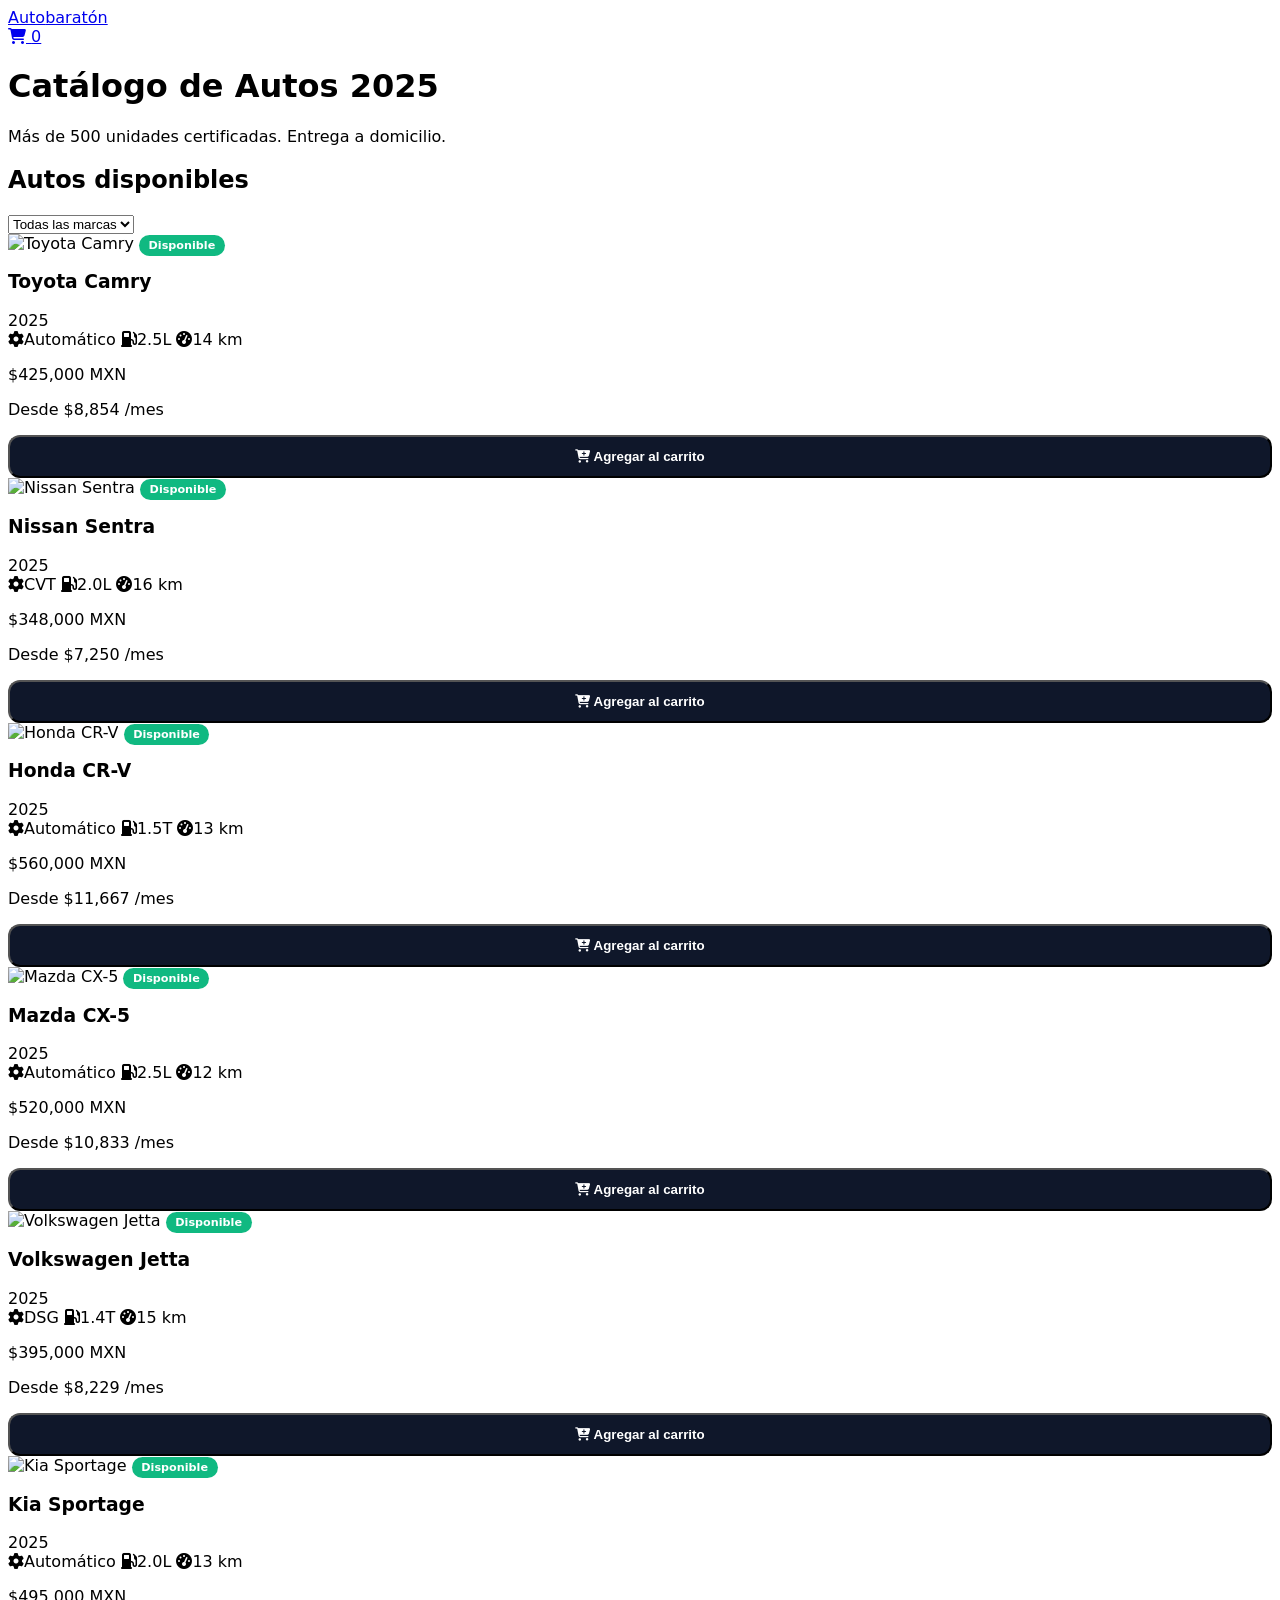
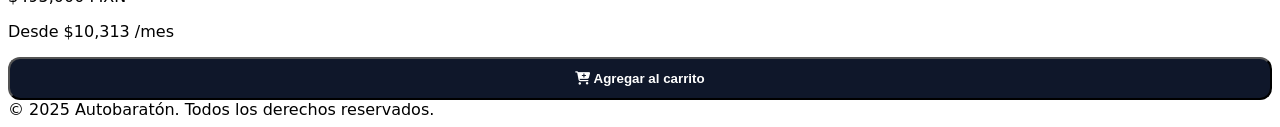
==== index.html @ cf580325 "Add files via upload" ====
<!DOCTYPE html>
<html lang="es">
<head>
    <meta charset="UTF-8">
    <meta name="viewport" content="width=device-width, initial-scale=1.0">
    <title>Autobaratón — Catálogo 2025</title>
    <script src="https://cdn.tailwindcss.com"></script>
    <link rel="stylesheet" href="https://cdnjs.cloudflare.com/ajax/libs/font-awesome/6.4.0/css/all.min.css">
    <link rel="stylesheet" href="estilos.css">
</head>
<body class="bg-gray-50">

    <nav class="bg-white shadow-sm sticky top-0 z-50">
        <div class="max-w-7xl mx-auto px-4 flex justify-between h-16 items-center">
            <a href="index.html" class="text-2xl font-bold">Auto<span class="text-emerald-500">baratón</span></a>
            <div class="flex items-center gap-6">
                <a href="carrito.html" class="relative text-slate-700 hover:text-emerald-500">
                    <i class="fas fa-shopping-cart text-xl"></i>
                    <span id="cart-count" class="absolute -top-2 -right-2 bg-emerald-500 text-white text-xs w-5 h-5 rounded-full flex items-center justify-center font-bold">0</span>
                </a>
            </div>
        </div>
    </nav>

    <header class="bg-slate-900 text-white py-16">
        <div class="max-w-7xl mx-auto px-4 text-center">
            <h1 class="text-4xl md:text-5xl font-bold mb-4">Catálogo de Autos 2025</h1>
            <p class="text-slate-300 text-lg">Más de 500 unidades certificadas. Entrega a domicilio.</p>
        </div>
    </header>

    <section class="max-w-7xl mx-auto px-4 py-12">
        <div class="flex justify-between items-center mb-8">
            <h2 class="text-2xl font-bold">Autos disponibles</h2>
            <select id="filtro-marca" class="px-4 py-2 rounded-lg border border-gray-200 text-sm">
                <option value="">Todas las marcas</option>
                <option value="Toyota">Toyota</option>
                <option value="Nissan">Nissan</option>
                <option value="Honda">Honda</option>
                <option value="Mazda">Mazda</option>
                <option value="Volkswagen">Volkswagen</option>
                <option value="Kia">Kia</option>
            </select>
        </div>

        <div id="catalogo-grid" class="grid grid-cols-1 md:grid-cols-2 lg:grid-cols-3 gap-6"></div>
    </section>

    <footer class="bg-slate-900 text-slate-400 py-8 text-center text-sm">
        © 2025 Autobaratón. Todos los derechos reservados.
    </footer>

    <script src="app.js"></script>
</body>
</html>
---- estilos.css ----
body {
    font-family: 'Inter', system-ui, -apple-system, sans-serif;
}

.input-field {
    width: 100%;
    padding: 0.75rem 1rem;
    border: 1px solid #e5e7eb;
    border-radius: 0.75rem;
    outline: none;
    transition: all 0.2s;
}

.input-field:focus {
    border-color: #10b981;
    box-shadow: 0 0 0 3px rgba(16, 185, 129, 0.1);
}

.car-card {
    transition: transform 0.3s, box-shadow 0.3s;
}

.car-card:hover {
    transform: translateY(-4px);
    box-shadow: 0 10px 25px rgba(0,0,0,0.08);
}

.badge-stock {
    background: #10b981;
    color: white;
    font-size: 0.7rem;
    padding: 0.25rem 0.6rem;
    border-radius: 9999px;
    font-weight: 600;
}

.btn-add-cart {
    background: #0f172a;
    color: white;
    padding: 0.75rem;
    border-radius: 0.75rem;
    font-weight: 600;
    width: 100%;
    transition: background 0.2s;
}

.btn-add-cart:hover {
    background: #1e293b;
}

.toast {
    position: fixed;
    bottom: 2rem;
    right: 2rem;
    background: #10b981;
    color: white;
    padding: 1rem 1.5rem;
    border-radius: 0.75rem;
    box-shadow: 0 10px 25px rgba(0,0,0,0.15);
    z-index: 100;
    animation: slideIn 0.3s ease;
}

@keyframes slideIn {
    from { transform: translateX(100%); opacity: 0; }
    to { transform: translateX(0); opacity: 1; }
}
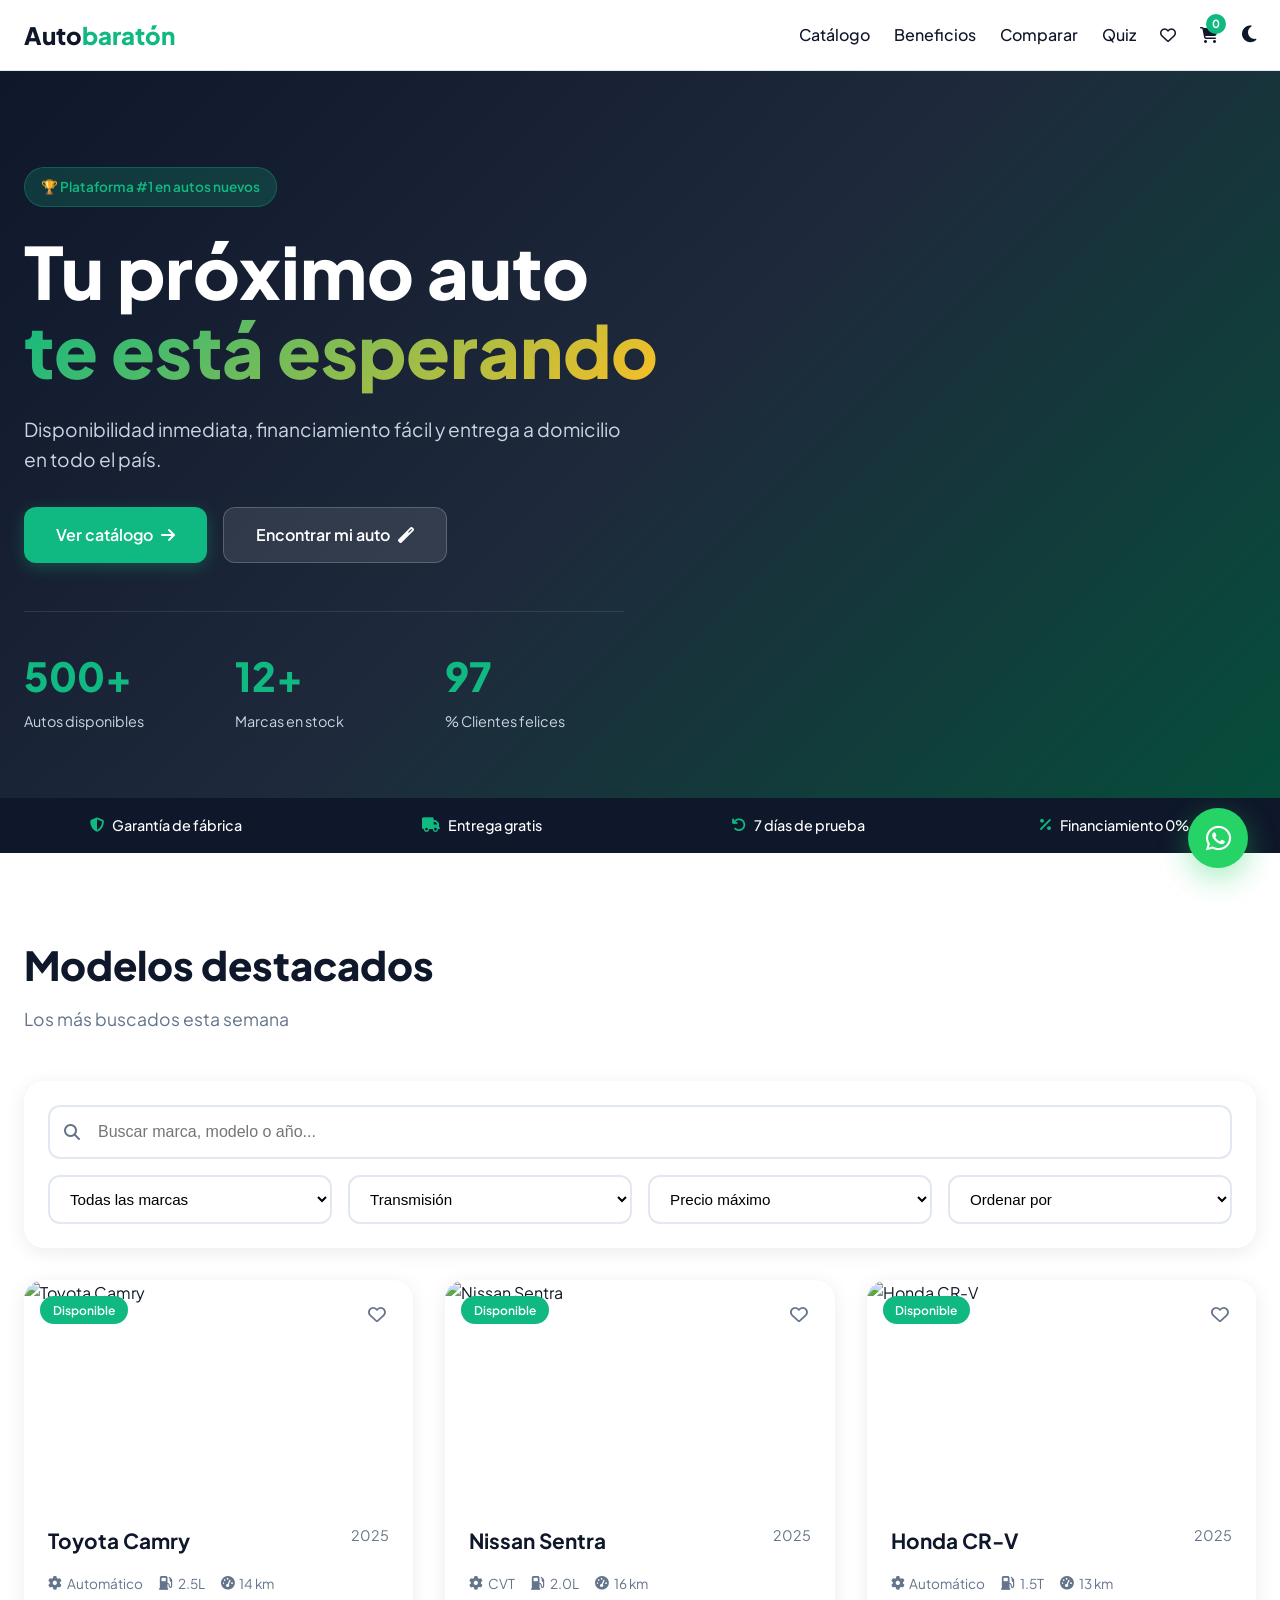
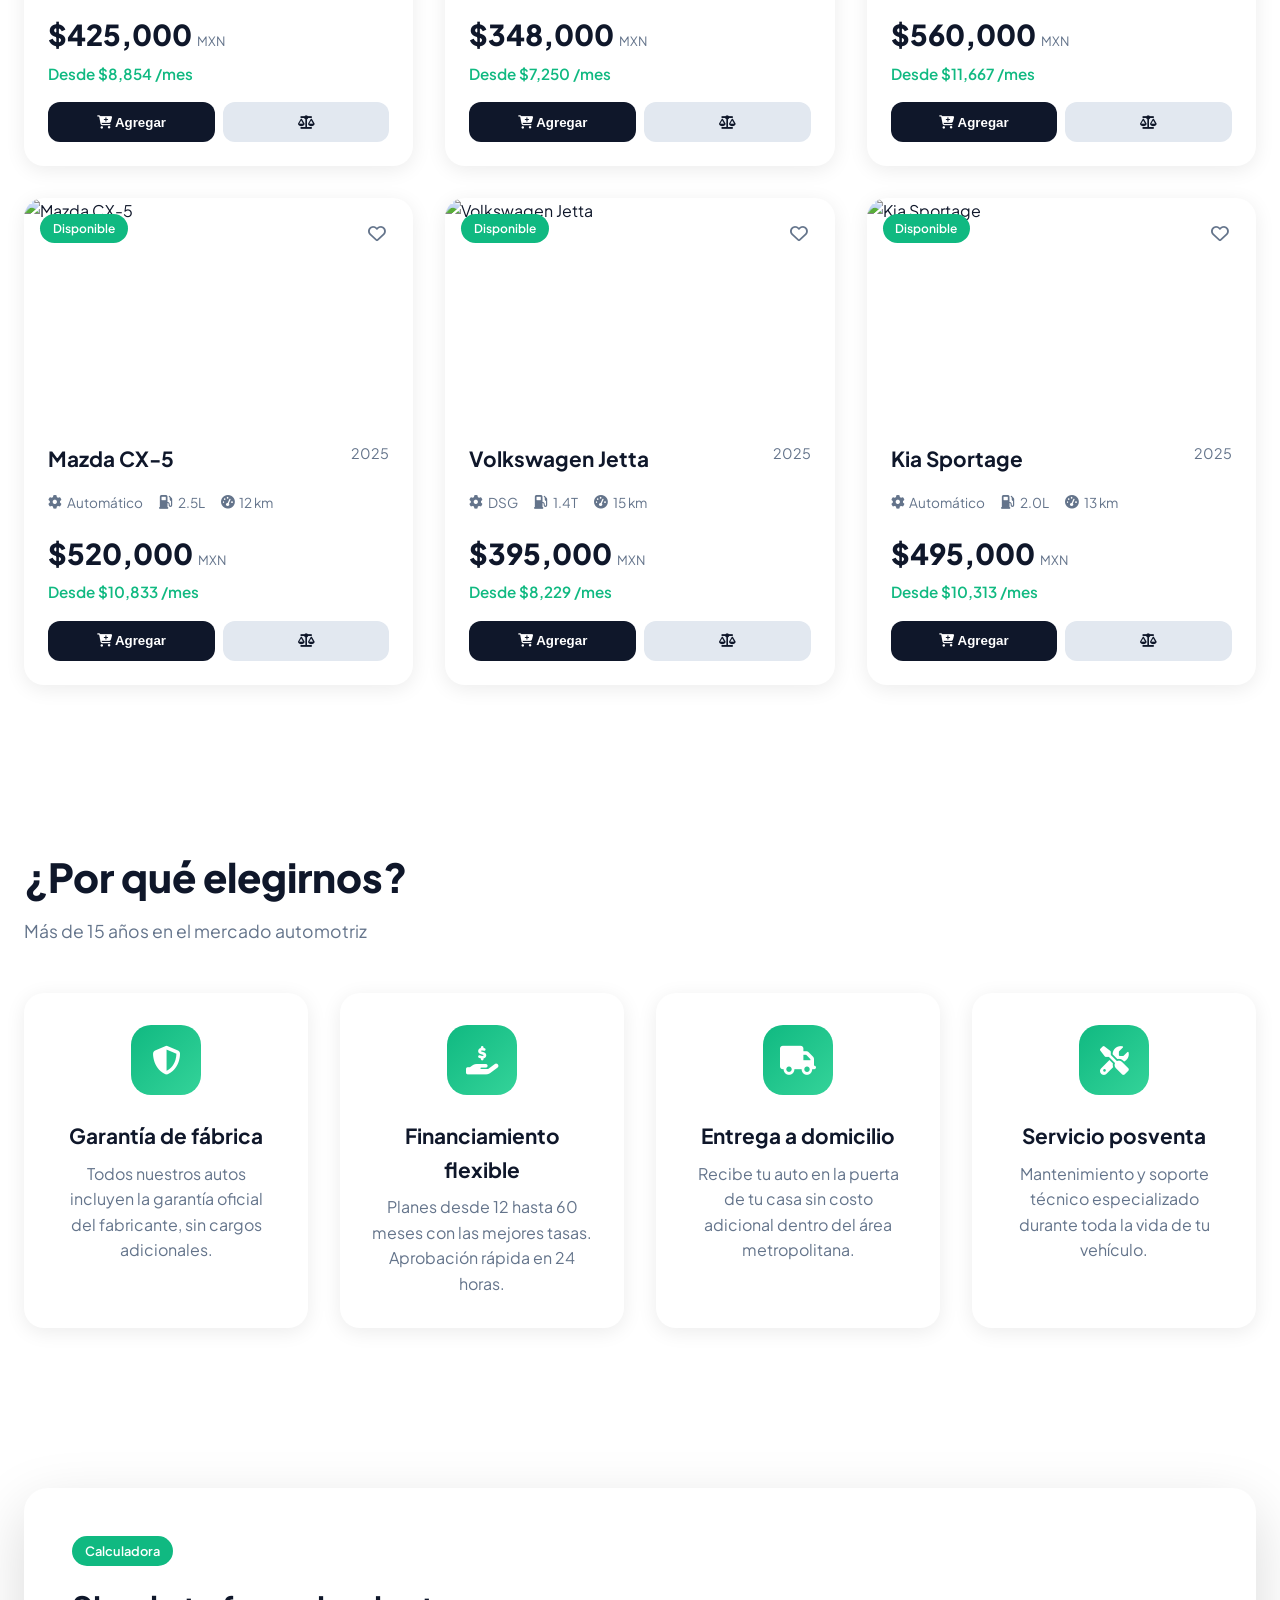
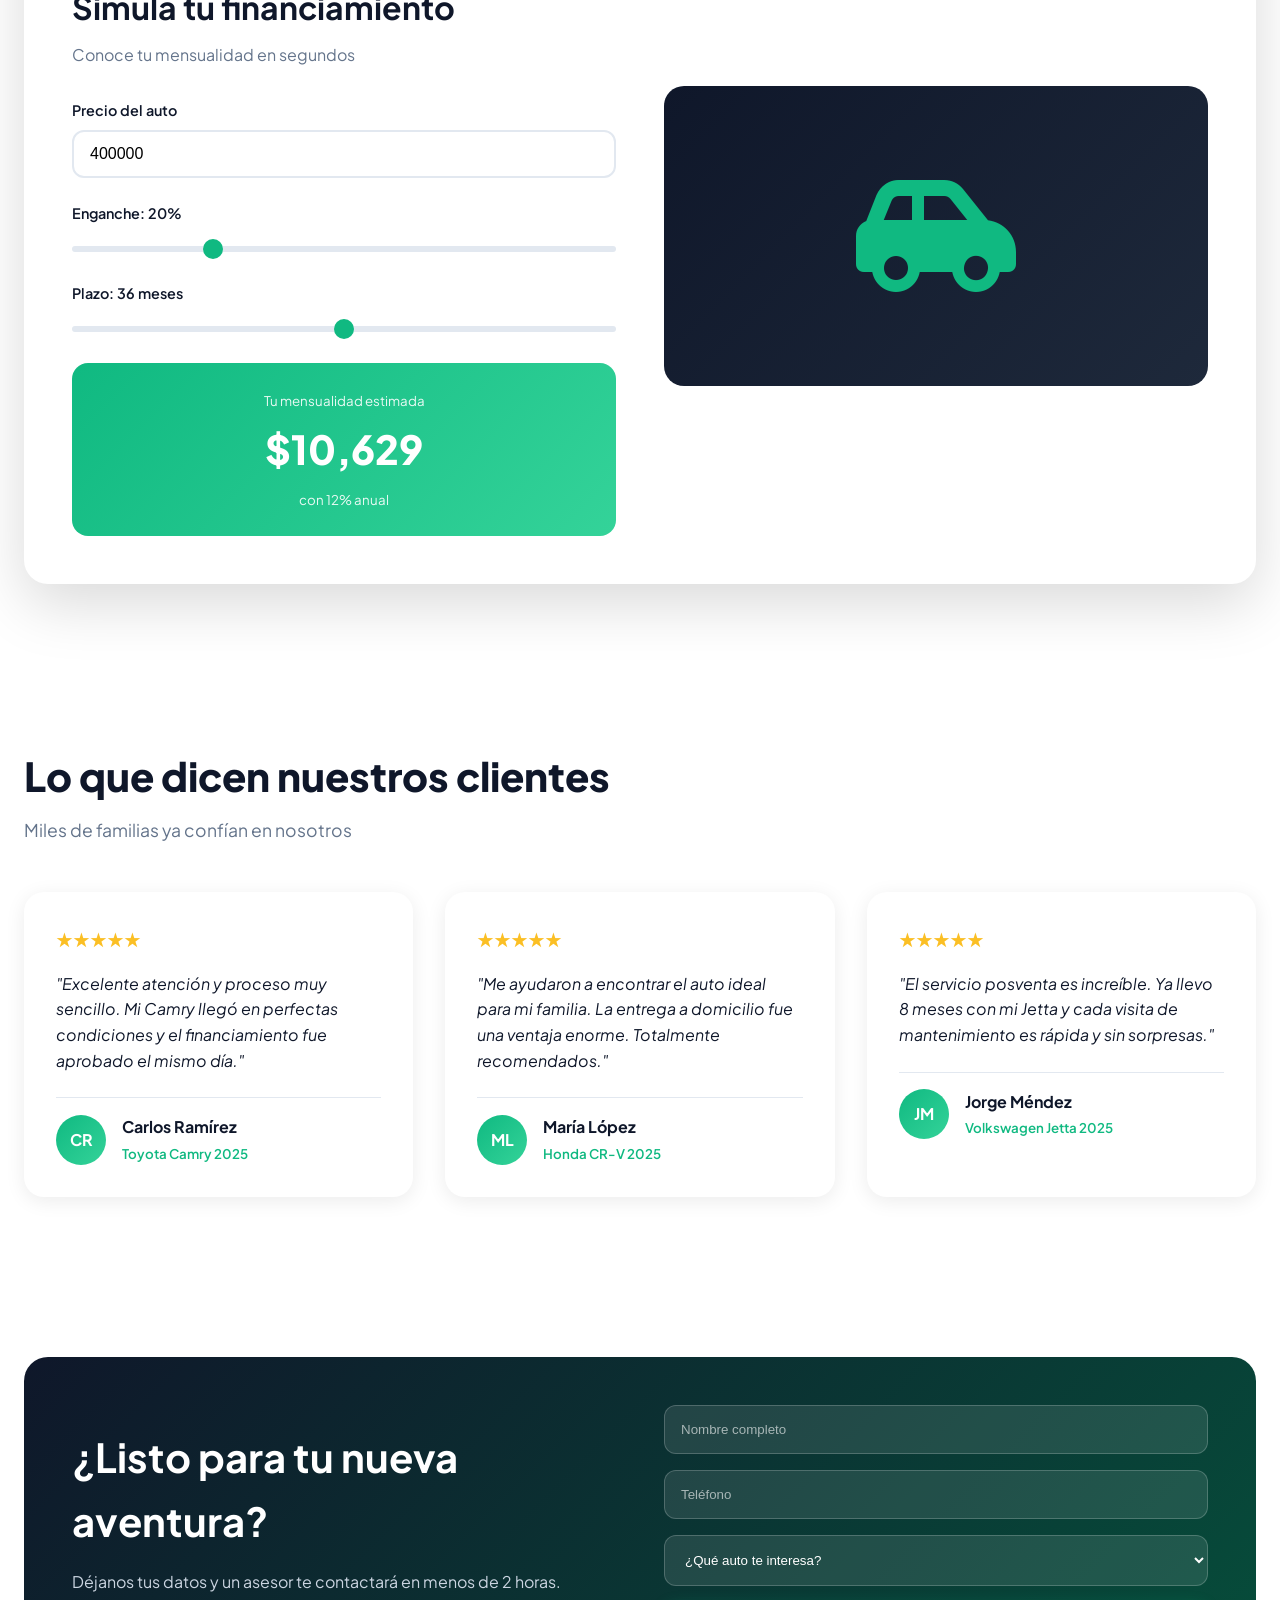
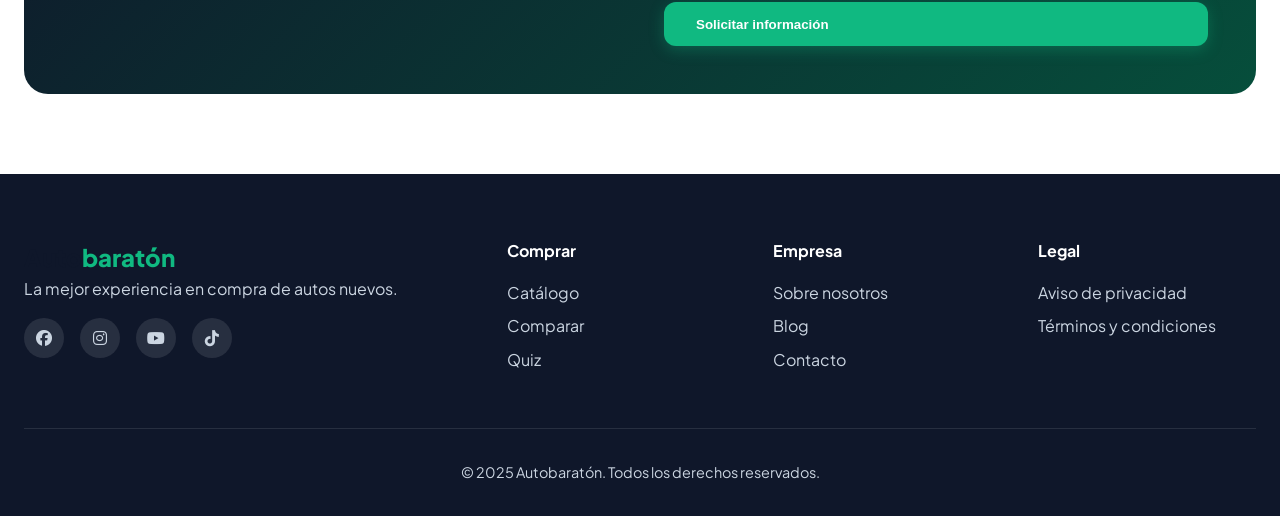
==== commit 29ad95e1: "Add files via upload" ====
--- a/index.html
+++ b/index.html
@@ -1,55 +1,287 @@
-<!DOCTYPE html>
-<html lang="es">
-<head>
-    <meta charset="UTF-8">
-    <meta name="viewport" content="width=device-width, initial-scale=1.0">
-    <title>Autobaratón — Catálogo 2025</title>
-    <script src="https://cdn.tailwindcss.com"></script>
-    <link rel="stylesheet" href="https://cdnjs.cloudflare.com/ajax/libs/font-awesome/6.4.0/css/all.min.css">
-    <link rel="stylesheet" href="estilos.css">
-</head>
-<body class="bg-gray-50">
-
-    <nav class="bg-white shadow-sm sticky top-0 z-50">
-        <div class="max-w-7xl mx-auto px-4 flex justify-between h-16 items-center">
-            <a href="index.html" class="text-2xl font-bold">Auto<span class="text-emerald-500">baratón</span></a>
-            <div class="flex items-center gap-6">
-                <a href="carrito.html" class="relative text-slate-700 hover:text-emerald-500">
-                    <i class="fas fa-shopping-cart text-xl"></i>
-                    <span id="cart-count" class="absolute -top-2 -right-2 bg-emerald-500 text-white text-xs w-5 h-5 rounded-full flex items-center justify-center font-bold">0</span>
-                </a>
-            </div>
-        </div>
-    </nav>
-
-    <header class="bg-slate-900 text-white py-16">
-        <div class="max-w-7xl mx-auto px-4 text-center">
-            <h1 class="text-4xl md:text-5xl font-bold mb-4">Catálogo de Autos 2025</h1>
-            <p class="text-slate-300 text-lg">Más de 500 unidades certificadas. Entrega a domicilio.</p>
-        </div>
-    </header>
-
-    <section class="max-w-7xl mx-auto px-4 py-12">
-        <div class="flex justify-between items-center mb-8">
-            <h2 class="text-2xl font-bold">Autos disponibles</h2>
-            <select id="filtro-marca" class="px-4 py-2 rounded-lg border border-gray-200 text-sm">
-                <option value="">Todas las marcas</option>
-                <option value="Toyota">Toyota</option>
-                <option value="Nissan">Nissan</option>
-                <option value="Honda">Honda</option>
-                <option value="Mazda">Mazda</option>
-                <option value="Volkswagen">Volkswagen</option>
-                <option value="Kia">Kia</option>
-            </select>
-        </div>
-
-        <div id="catalogo-grid" class="grid grid-cols-1 md:grid-cols-2 lg:grid-cols-3 gap-6"></div>
-    </section>
-
-    <footer class="bg-slate-900 text-slate-400 py-8 text-center text-sm">
-        © 2025 Autobaratón. Todos los derechos reservados.
-    </footer>
-
-    <script src="app.js"></script>
-</body>
+<!DOCTYPE html>
+<html lang="es">
+<head>
+<meta charset="UTF-8">
+<meta name="viewport" content="width=device-width, initial-scale=1.0">
+<title>Autobaratón — Autos Nuevos 2025</title>
+<script src="https://cdn.tailwindcss.com"></script>
+<link rel="stylesheet" href="https://cdnjs.cloudflare.com/ajax/libs/font-awesome/6.4.0/css/all.min.css">
+<link href="https://fonts.googleapis.com/css2?family=Plus+Jakarta+Sans:wght@400;500;600;700;800&display=swap" rel="stylesheet">
+<link rel="stylesheet" href="estilos.css">
+</head>
+<body class="bg-slate-50">
+
+<nav class="navbar">
+    <div class="nav-container">
+        <a href="index.html" class="logo">Auto<span>baratón</span></a>
+        <div class="nav-links">
+            <a href="#catalogo">Catálogo</a>
+            <a href="#beneficios">Beneficios</a>
+            <a href="comparador.html">Comparar</a>
+            <a href="quiz.html">Quiz</a>
+            <a href="favoritos.html"><i class="far fa-heart"></i></a>
+            <a href="carrito.html" class="cart-link">
+                <i class="fas fa-shopping-cart"></i>
+                <span id="cart-count" class="cart-badge">0</span>
+            </a>
+            <button id="toggle-dark" class="dark-toggle"><i class="fas fa-moon"></i></button>
+        </div>
+        <button class="mobile-menu" onclick="document.querySelector('.nav-links').classList.toggle('active')">
+            <i class="fas fa-bars"></i>
+        </button>
+    </div>
+</nav>
+
+<header class="hero">
+    <div class="hero-bg"></div>
+    <div class="hero-content">
+        <span class="hero-badge">🏆 Plataforma #1 en autos nuevos</span>
+        <h1>Tu próximo auto <br><span class="gradient-text">te está esperando</span></h1>
+        <p>Disponibilidad inmediata, financiamiento fácil y entrega a domicilio en todo el país.</p>
+        <div class="hero-actions">
+            <a href="#catalogo" class="btn-primary">Ver catálogo <i class="fas fa-arrow-right"></i></a>
+            <a href="quiz.html" class="btn-secondary">Encontrar mi auto <i class="fas fa-magic"></i></a>
+        </div>
+        <div class="hero-stats">
+            <div class="stat"><span class="stat-num" data-target="500">0</span><span class="stat-label">Autos disponibles</span></div>
+            <div class="stat"><span class="stat-num" data-target="12">0</span><span class="stat-label">Marcas en stock</span></div>
+            <div class="stat"><span class="stat-num" data-target="98">0</span><span class="stat-label">% Clientes felices</span></div>
+        </div>
+    </div>
+</header>
+
+<section class="promo-bar">
+    <div class="promo-item"><i class="fas fa-shield-alt"></i> Garantía de fábrica</div>
+    <div class="promo-item"><i class="fas fa-truck"></i> Entrega gratis</div>
+    <div class="promo-item"><i class="fas fa-undo"></i> 7 días de prueba</div>
+    <div class="promo-item"><i class="fas fa-percentage"></i> Financiamiento 0%</div>
+</section>
+
+<section id="catalogo" class="catalogo-section">
+    <div class="container">
+        <div class="section-header">
+            <div>
+                <h2>Modelos destacados</h2>
+                <p>Los más buscados esta semana</p>
+            </div>
+        </div>
+
+        <div class="filtros-container">
+            <div class="search-box">
+                <i class="fas fa-search"></i>
+                <input type="text" id="buscador" placeholder="Buscar marca, modelo o año...">
+            </div>
+            <div class="filtros">
+                <select id="filtro-marca">
+                    <option value="">Todas las marcas</option>
+                    <option value="Toyota">Toyota</option>
+                    <option value="Nissan">Nissan</option>
+                    <option value="Honda">Honda</option>
+                    <option value="Mazda">Mazda</option>
+                    <option value="Volkswagen">Volkswagen</option>
+                    <option value="Kia">Kia</option>
+                </select>
+                <select id="filtro-trans">
+                    <option value="">Transmisión</option>
+                    <option value="Automático">Automático</option>
+                    <option value="CVT">CVT</option>
+                    <option value="DSG">DSG</option>
+                </select>
+                <select id="filtro-precio">
+                    <option value="">Precio máximo</option>
+                    <option value="400000">Hasta $400,000</option>
+                    <option value="500000">Hasta $500,000</option>
+                    <option value="600000">Hasta $600,000</option>
+                </select>
+                <select id="filtro-orden">
+                    <option value="">Ordenar por</option>
+                    <option value="precio-asc">Precio: menor a mayor</option>
+                    <option value="precio-desc">Precio: mayor a menor</option>
+                    <option value="km-asc">Menor kilometraje</option>
+                </select>
+            </div>
+        </div>
+
+        <div id="catalogo-grid" class="catalogo-grid"></div>
+        <div id="sin-resultados" class="hidden sin-resultados">
+            <i class="fas fa-search"></i>
+            <h3>No encontramos autos</h3>
+            <p>Intenta con otros filtros</p>
+        </div>
+    </div>
+</section>
+
+<section id="beneficios" class="beneficios-section">
+    <div class="container">
+        <div class="section-header">
+            <h2>¿Por qué elegirnos?</h2>
+            <p>Más de 15 años en el mercado automotriz</p>
+        </div>
+        <div class="beneficios-grid">
+            <div class="beneficio-card">
+                <div class="beneficio-icon"><i class="fas fa-shield-alt"></i></div>
+                <h3>Garantía de fábrica</h3>
+                <p>Todos nuestros autos incluyen la garantía oficial del fabricante, sin cargos adicionales.</p>
+            </div>
+            <div class="beneficio-card">
+                <div class="beneficio-icon"><i class="fas fa-hand-holding-usd"></i></div>
+                <h3>Financiamiento flexible</h3>
+                <p>Planes desde 12 hasta 60 meses con las mejores tasas. Aprobación rápida en 24 horas.</p>
+            </div>
+            <div class="beneficio-card">
+                <div class="beneficio-icon"><i class="fas fa-truck"></i></div>
+                <h3>Entrega a domicilio</h3>
+                <p>Recibe tu auto en la puerta de tu casa sin costo adicional dentro del área metropolitana.</p>
+            </div>
+            <div class="beneficio-card">
+                <div class="beneficio-icon"><i class="fas fa-tools"></i></div>
+                <h3>Servicio posventa</h3>
+                <p>Mantenimiento y soporte técnico especializado durante toda la vida de tu vehículo.</p>
+            </div>
+        </div>
+    </div>
+</section>
+
+<section class="simulador-section">
+    <div class="container">
+        <div class="simulador-card">
+            <div class="simulador-info">
+                <span class="badge">Calculadora</span>
+                <h2>Simula tu financiamiento</h2>
+                <p>Conoce tu mensualidad en segundos</p>
+                <div class="simulador-form">
+                    <div class="input-group">
+                        <label>Precio del auto</label>
+                        <input type="number" id="sim-precio" value="400000" min="100000">
+                    </div>
+                    <div class="input-group">
+                        <label>Enganche: <span id="sim-enganche-val">20%</span></label>
+                        <input type="range" id="sim-enganche" min="10" max="50" value="20">
+                    </div>
+                    <div class="input-group">
+                        <label>Plazo: <span id="sim-plazo-val">36 meses</span></label>
+                        <input type="range" id="sim-plazo" min="12" max="60" value="36" step="12">
+                    </div>
+                    <div class="resultado-financiamiento">
+                        <small>Tu mensualidad estimada</small>
+                        <h3 id="sim-mensualidad">$0</h3>
+                        <small>con 12% anual</small>
+                    </div>
+                </div>
+            </div>
+            <div class="simulador-visual">
+                <div class="car-visual">
+                    <i class="fas fa-car-side"></i>
+                </div>
+            </div>
+        </div>
+    </div>
+</section>
+
+<section id="testimonios" class="testimonios-section">
+    <div class="container">
+        <div class="section-header">
+            <h2>Lo que dicen nuestros clientes</h2>
+            <p>Miles de familias ya confían en nosotros</p>
+        </div>
+        <div class="testimonios-grid">
+            <div class="testimonio-card">
+                <div class="stars">★★★★★</div>
+                <p>"Excelente atención y proceso muy sencillo. Mi Camry llegó en perfectas condiciones y el financiamiento fue aprobado el mismo día."</p>
+                <div class="testimonio-autor">
+                    <div class="avatar">CR</div>
+                    <div><strong>Carlos Ramírez</strong><small>Toyota Camry 2025</small></div>
+                </div>
+            </div>
+            <div class="testimonio-card">
+                <div class="stars">★★★★★</div>
+                <p>"Me ayudaron a encontrar el auto ideal para mi familia. La entrega a domicilio fue una ventaja enorme. Totalmente recomendados."</p>
+                <div class="testimonio-autor">
+                    <div class="avatar">ML</div>
+                    <div><strong>María López</strong><small>Honda CR-V 2025</small></div>
+                </div>
+            </div>
+            <div class="testimonio-card">
+                <div class="stars">★★★★★</div>
+                <p>"El servicio posventa es increíble. Ya llevo 8 meses con mi Jetta y cada visita de mantenimiento es rápida y sin sorpresas."</p>
+                <div class="testimonio-autor">
+                    <div class="avatar">JM</div>
+                    <div><strong>Jorge Méndez</strong><small>Volkswagen Jetta 2025</small></div>
+                </div>
+            </div>
+        </div>
+    </div>
+</section>
+
+<section id="contacto" class="contacto-section">
+    <div class="container">
+        <div class="contacto-card">
+            <div>
+                <h2>¿Listo para tu nueva aventura?</h2>
+                <p>Déjanos tus datos y un asesor te contactará en menos de 2 horas.</p>
+            </div>
+            <form class="contacto-form" onsubmit="event.preventDefault(); mostrarToast('Te contactaremos pronto'); this.reset();">
+                <input type="text" placeholder="Nombre completo" required>
+                <input type="tel" placeholder="Teléfono" required>
+                <select required>
+                    <option value="">¿Qué auto te interesa?</option>
+                    <option>Toyota Camry 2025</option>
+                    <option>Nissan Sentra 2025</option>
+                    <option>Honda CR-V 2025</option>
+                    <option>Mazda CX-5 2025</option>
+                    <option>Volkswagen Jetta 2025</option>
+                    <option>Kia Sportage 2025</option>
+                    <option>Otro modelo</option>
+                </select>
+                <button type="submit" class="btn-primary">Solicitar información</button>
+            </form>
+        </div>
+    </div>
+</section>
+
+<footer class="footer">
+    <div class="container">
+        <div class="footer-grid">
+            <div>
+                <div class="logo">Auto<span>baratón</span></div>
+                <p>La mejor experiencia en compra de autos nuevos.</p>
+                <div class="social">
+                    <a href="#"><i class="fab fa-facebook"></i></a>
+                    <a href="#"><i class="fab fa-instagram"></i></a>
+                    <a href="#"><i class="fab fa-youtube"></i></a>
+                    <a href="#"><i class="fab fa-tiktok"></i></a>
+                </div>
+            </div>
+            <div>
+                <h4>Comprar</h4>
+                <a href="#catalogo">Catálogo</a>
+                <a href="comparador.html">Comparar</a>
+                <a href="quiz.html">Quiz</a>
+            </div>
+            <div>
+                <h4>Empresa</h4>
+                <a href="#">Sobre nosotros</a>
+                <a href="#">Blog</a>
+                <a href="#contacto">Contacto</a>
+            </div>
+            <div>
+                <h4>Legal</h4>
+                <a href="#">Aviso de privacidad</a>
+                <a href="#">Términos y condiciones</a>
+            </div>
+        </div>
+        <div class="footer-bottom">
+            <p>© 2025 Autobaratón. Todos los derechos reservados.</p>
+        </div>
+    </div>
+</footer>
+
+<a href="https://wa.me/527442854273" class="whatsapp-btn" target="_blank">
+    <i class="fab fa-whatsapp"></i>
+</a>
+
+<button id="back-to-top" class="back-to-top"><i class="fas fa-arrow-up"></i></button>
+
+<script src="app.js"></script>
+</body>
 </html>
--- a/estilos.css
+++ b/estilos.css
@@ -1,68 +1,1283 @@
-body {
-    font-family: 'Inter', system-ui, -apple-system, sans-serif;
-}
-
-.input-field {
-    width: 100%;
-    padding: 0.75rem 1rem;
-    border: 1px solid #e5e7eb;
-    border-radius: 0.75rem;
-    outline: none;
-    transition: all 0.2s;
-}
-
-.input-field:focus {
-    border-color: #10b981;
-    box-shadow: 0 0 0 3px rgba(16, 185, 129, 0.1);
-}
-
-.car-card {
-    transition: transform 0.3s, box-shadow 0.3s;
-}
-
-.car-card:hover {
-    transform: translateY(-4px);
-    box-shadow: 0 10px 25px rgba(0,0,0,0.08);
-}
-
-.badge-stock {
-    background: #10b981;
-    color: white;
-    font-size: 0.7rem;
-    padding: 0.25rem 0.6rem;
-    border-radius: 9999px;
-    font-weight: 600;
-}
-
-.btn-add-cart {
-    background: #0f172a;
-    color: white;
-    padding: 0.75rem;
-    border-radius: 0.75rem;
-    font-weight: 600;
-    width: 100%;
-    transition: background 0.2s;
-}
-
-.btn-add-cart:hover {
-    background: #1e293b;
-}
-
-.toast {
-    position: fixed;
-    bottom: 2rem;
-    right: 2rem;
-    background: #10b981;
-    color: white;
-    padding: 1rem 1.5rem;
-    border-radius: 0.75rem;
-    box-shadow: 0 10px 25px rgba(0,0,0,0.15);
-    z-index: 100;
-    animation: slideIn 0.3s ease;
-}
-
-@keyframes slideIn {
-    from { transform: translateX(100%); opacity: 0; }
-    to { transform: translateX(0); opacity: 1; }
-}
-
+* { box-sizing: border-box; margin: 0; padding: 0; }
+
+:root {
+    --primary: #10b981;
+    --primary-dark: #059669;
+    --dark: #0f172a;
+    --light: #f8fafc;
+    --gray: #64748b;
+    --border: #e2e8f0;
+    --shadow: 0 4px 20px rgba(0,0,0,0.08);
+    --shadow-lg: 0 20px 60px rgba(0,0,0,0.15);
+}
+
+body {
+    font-family: 'Plus Jakarta Sans', sans-serif;
+    color: var(--dark);
+    line-height: 1.6;
+    overflow-x: hidden;
+}
+
+body.dark {
+    --dark: #f1f5f9;
+    --light: #0f172a;
+    --border: #1e293b;
+    --gray: #94a3b8;
+    background: #0f172a !important;
+    color: #f1f5f9;
+}
+
+body.dark .navbar,
+body.dark .car-card,
+body.dark .beneficio-card,
+body.dark .testimonio-card,
+body.dark .form-card,
+body.dark .carrito-resumen,
+body.dark .checkout-resumen,
+body.dark .quiz-card,
+body.dark .simulador-card {
+    background: #1e293b;
+    color: #f1f5f9;
+}
+
+body.dark .input-field,
+body.dark select {
+    background: #0f172a;
+    color: #f1f5f9;
+    border-color: #334155;
+}
+
+.container { max-width: 1280px; margin: 0 auto; padding: 0 1.5rem; }
+
+.navbar {
+    background: rgba(255,255,255,0.85);
+    backdrop-filter: blur(20px);
+    border-bottom: 1px solid var(--border);
+    position: sticky;
+    top: 0;
+    z-index: 100;
+}
+
+.nav-container {
+    max-width: 1280px;
+    margin: 0 auto;
+    padding: 1rem 1.5rem;
+    display: flex;
+    justify-content: space-between;
+    align-items: center;
+}
+
+.logo { font-size: 1.5rem; font-weight: 800; color: var(--dark); text-decoration: none; }
+.logo span { color: var(--primary); }
+
+.nav-links { display: flex; gap: 1.5rem; align-items: center; }
+.nav-links a { color: var(--dark); text-decoration: none; font-weight: 500; transition: color 0.2s; }
+.nav-links a:hover { color: var(--primary); }
+
+.cart-link { position: relative; }
+.cart-badge {
+    position: absolute;
+    top: -8px;
+    right: -8px;
+    background: var(--primary);
+    color: white;
+    font-size: 0.7rem;
+    width: 20px;
+    height: 20px;
+    border-radius: 50%;
+    display: flex;
+    align-items: center;
+    justify-content: center;
+    font-weight: 700;
+}
+
+.dark-toggle {
+    background: none;
+    border: none;
+    font-size: 1.2rem;
+    cursor: pointer;
+    color: var(--dark);
+}
+
+.mobile-menu { display: none; background: none; border: none; font-size: 1.5rem; cursor: pointer; color: var(--dark); }
+
+.hero {
+    position: relative;
+    padding: 6rem 1.5rem 4rem;
+    overflow: hidden;
+    background: linear-gradient(135deg, #0f172a 0%, #1e293b 50%, #064e3b 100%);
+    color: white;
+    min-height: 600px;
+    display: flex;
+    align-items: center;
+}
+
+.hero-bg {
+    position: absolute;
+    inset: 0;
+    background-image: url('https://images.unsplash.com/photo-1492144534655-ae79c964c9d7?w=1920');
+    background-size: cover;
+    background-position: center;
+    opacity: 0.2;
+}
+
+.hero-content {
+    position: relative;
+    max-width: 1280px;
+    margin: 0 auto;
+    width: 100%;
+    z-index: 2;
+}
+
+.hero-badge {
+    display: inline-block;
+    background: rgba(16,185,129,0.2);
+    color: #10b981;
+    padding: 0.5rem 1rem;
+    border-radius: 999px;
+    font-size: 0.85rem;
+    font-weight: 600;
+    margin-bottom: 1.5rem;
+    border: 1px solid rgba(16,185,129,0.3);
+}
+
+.hero h1 {
+    font-size: clamp(2.5rem, 6vw, 4.5rem);
+    font-weight: 800;
+    line-height: 1.1;
+    margin-bottom: 1.5rem;
+}
+
+.gradient-text {
+    background: linear-gradient(135deg, #10b981, #fbbf24);
+    -webkit-background-clip: text;
+    -webkit-text-fill-color: transparent;
+    background-clip: text;
+}
+
+.hero p {
+    font-size: 1.2rem;
+    color: #cbd5e1;
+    margin-bottom: 2rem;
+    max-width: 600px;
+}
+
+.hero-actions { display: flex; gap: 1rem; flex-wrap: wrap; margin-bottom: 3rem; }
+
+.btn-primary {
+    background: var(--primary);
+    color: white;
+    padding: 0.9rem 2rem;
+    border-radius: 12px;
+    font-weight: 600;
+    text-decoration: none;
+    border: none;
+    cursor: pointer;
+    display: inline-flex;
+    align-items: center;
+    gap: 0.5rem;
+    transition: all 0.3s;
+    box-shadow: 0 4px 15px rgba(16,185,129,0.3);
+}
+
+.btn-primary:hover {
+    background: var(--primary-dark);
+    transform: translateY(-2px);
+    box-shadow: 0 8px 25px rgba(16,185,129,0.4);
+}
+
+.btn-secondary {
+    background: rgba(255,255,255,0.1);
+    color: white;
+    padding: 0.9rem 2rem;
+    border-radius: 12px;
+    font-weight: 600;
+    text-decoration: none;
+    border: 1px solid rgba(255,255,255,0.2);
+    cursor: pointer;
+    display: inline-flex;
+    align-items: center;
+    gap: 0.5rem;
+    transition: all 0.3s;
+}
+
+.btn-secondary:hover { background: rgba(255,255,255,0.2); }
+
+.btn-text {
+    background: none;
+    border: none;
+    color: var(--gray);
+    cursor: pointer;
+    font-weight: 500;
+    padding: 0.5rem;
+}
+
+.btn-text:hover { color: #ef4444; }
+
+.btn-full { width: 100%; justify-content: center; }
+
+.hero-stats {
+    display: grid;
+    grid-template-columns: repeat(auto-fit, minmax(150px, 1fr));
+    gap: 2rem;
+    max-width: 600px;
+    padding-top: 2rem;
+    border-top: 1px solid rgba(255,255,255,0.1);
+}
+
+.stat-num {
+    font-size: 2.5rem;
+    font-weight: 800;
+    color: var(--primary);
+    display: block;
+}
+
+.stat-label { font-size: 0.9rem; color: #cbd5e1; }
+
+.promo-bar {
+    background: var(--dark);
+    color: white;
+    padding: 1rem;
+    display: grid;
+    grid-template-columns: repeat(auto-fit, minmax(180px, 1fr));
+    gap: 1rem;
+    text-align: center;
+}
+
+body.dark .promo-bar { background: #1e293b; }
+
+.promo-item {
+    display: flex;
+    align-items: center;
+    justify-content: center;
+    gap: 0.5rem;
+    font-size: 0.9rem;
+    font-weight: 500;
+}
+
+.promo-item i { color: var(--primary); }
+
+.catalogo-section, .beneficios-section, .testimonios-section, .simulador-section, .contacto-section {
+    padding: 5rem 0;
+}
+
+.section-header { margin-bottom: 3rem; }
+.section-header h2 { font-size: 2.5rem; font-weight: 800; margin-bottom: 0.5rem; }
+.section-header p { color: var(--gray); font-size: 1.1rem; }
+
+.filtros-container {
+    background: white;
+    padding: 1.5rem;
+    border-radius: 20px;
+    box-shadow: var(--shadow);
+    margin-bottom: 2rem;
+}
+
+body.dark .filtros-container { background: #1e293b; }
+
+.search-box {
+    position: relative;
+    margin-bottom: 1rem;
+}
+
+.search-box i {
+    position: absolute;
+    left: 1rem;
+    top: 50%;
+    transform: translateY(-50%);
+    color: var(--gray);
+}
+
+.search-box input {
+    width: 100%;
+    padding: 1rem 1rem 1rem 3rem;
+    border: 2px solid var(--border);
+    border-radius: 12px;
+    font-size: 1rem;
+    outline: none;
+    transition: border-color 0.2s;
+}
+
+.search-box input:focus { border-color: var(--primary); }
+
+.filtros {
+    display: grid;
+    grid-template-columns: repeat(auto-fit, minmax(180px, 1fr));
+    gap: 1rem;
+}
+
+.filtros select {
+    padding: 0.8rem 1rem;
+    border: 2px solid var(--border);
+    border-radius: 12px;
+    background: white;
+    font-size: 0.95rem;
+    outline: none;
+    cursor: pointer;
+}
+
+.catalogo-grid {
+    display: grid;
+    grid-template-columns: repeat(auto-fill, minmax(320px, 1fr));
+    gap: 2rem;
+}
+
+.car-card {
+    background: white;
+    border-radius: 20px;
+    overflow: hidden;
+    box-shadow: var(--shadow);
+    transition: all 0.3s;
+    position: relative;
+}
+
+.car-card:hover {
+    transform: translateY(-8px);
+    box-shadow: var(--shadow-lg);
+}
+
+.car-card-img {
+    position: relative;
+    height: 220px;
+    overflow: hidden;
+}
+
+.car-card-img img {
+    width: 100%;
+    height: 100%;
+    object-fit: cover;
+    transition: transform 0.5s;
+}
+
+.car-card:hover .car-card-img img { transform: scale(1.05); }
+
+.car-badge {
+    position: absolute;
+    top: 1rem;
+    left: 1rem;
+    background: var(--primary);
+    color: white;
+    padding: 0.3rem 0.8rem;
+    border-radius: 999px;
+    font-size: 0.75rem;
+    font-weight: 600;
+}
+
+.car-fav-btn {
+    position: absolute;
+    top: 1rem;
+    right: 1rem;
+    background: rgba(255,255,255,0.9);
+    backdrop-filter: blur(10px);
+    border: none;
+    width: 40px;
+    height: 40px;
+    border-radius: 50%;
+    cursor: pointer;
+    color: var(--gray);
+    font-size: 1.1rem;
+    transition: all 0.2s;
+}
+
+.car-fav-btn:hover, .car-fav-btn.active { color: #ef4444; }
+.car-fav-btn.active i { font-weight: 900; }
+
+.car-card-body { padding: 1.5rem; }
+
+.car-card-header {
+    display: flex;
+    justify-content: space-between;
+    align-items: start;
+    margin-bottom: 0.5rem;
+}
+
+.car-card-title { font-size: 1.3rem; font-weight: 700; }
+.car-card-year { color: var(--gray); font-size: 0.9rem; }
+
+.car-specs {
+    display: flex;
+    gap: 1rem;
+    color: var(--gray);
+    font-size: 0.85rem;
+    margin: 1rem 0;
+    flex-wrap: wrap;
+}
+
+.car-specs span { display: flex; align-items: center; gap: 0.3rem; }
+
+.car-price {
+    font-size: 1.8rem;
+    font-weight: 800;
+    color: var(--dark);
+    margin: 1rem 0 0.3rem;
+}
+
+.car-monthly {
+    color: var(--primary);
+    font-weight: 600;
+    font-size: 0.95rem;
+    margin-bottom: 1rem;
+}
+
+.car-actions { display: flex; gap: 0.5rem; }
+
+.car-actions button {
+    flex: 1;
+    padding: 0.8rem;
+    border-radius: 12px;
+    font-weight: 600;
+    cursor: pointer;
+    border: none;
+    transition: all 0.2s;
+}
+
+.btn-add-cart {
+    background: var(--dark);
+    color: white;
+}
+
+.btn-add-cart:hover { background: #1e293b; }
+
+.btn-compare {
+    background: var(--border);
+    color: var(--dark);
+}
+
+.btn-compare:hover { background: #cbd5e1; }
+
+.sin-resultados {
+    text-align: center;
+    padding: 4rem 2rem;
+    color: var(--gray);
+}
+
+.sin-resultados i { font-size: 3rem; margin-bottom: 1rem; }
+.sin-resultados h3 { font-size: 1.5rem; margin-bottom: 0.5rem; color: var(--dark); }
+
+.beneficios-grid {
+    display: grid;
+    grid-template-columns: repeat(auto-fit, minmax(250px, 1fr));
+    gap: 2rem;
+}
+
+.beneficio-card {
+    background: white;
+    padding: 2rem;
+    border-radius: 20px;
+    text-align: center;
+    box-shadow: var(--shadow);
+    transition: transform 0.3s;
+}
+
+.beneficio-card:hover { transform: translateY(-5px); }
+
+.beneficio-icon {
+    width: 70px;
+    height: 70px;
+    background: linear-gradient(135deg, var(--primary), #34d399);
+    color: white;
+    border-radius: 20px;
+    display: flex;
+    align-items: center;
+    justify-content: center;
+    font-size: 1.8rem;
+    margin: 0 auto 1.5rem;
+}
+
+.beneficio-card h3 { font-size: 1.3rem; margin-bottom: 0.5rem; }
+.beneficio-card p { color: var(--gray); }
+
+.simulador-card {
+    background: white;
+    border-radius: 24px;
+    padding: 3rem;
+    display: grid;
+    grid-template-columns: 1fr 1fr;
+    gap: 3rem;
+    box-shadow: var(--shadow-lg);
+    overflow: hidden;
+    position: relative;
+}
+
+.simulador-info .badge {
+    display: inline-block;
+    background: var(--primary);
+    color: white;
+    padding: 0.3rem 0.8rem;
+    border-radius: 999px;
+    font-size: 0.8rem;
+    font-weight: 600;
+    margin-bottom: 1rem;
+}
+
+.simulador-info h2 { font-size: 2rem; margin-bottom: 0.5rem; }
+.simulador-info > p { color: var(--gray); margin-bottom: 2rem; }
+
+.simulador-form { display: flex; flex-direction: column; gap: 1.5rem; }
+
+.input-group label {
+    display: block;
+    font-weight: 600;
+    margin-bottom: 0.5rem;
+    font-size: 0.9rem;
+}
+
+.input-group input[type="number"] {
+    width: 100%;
+    padding: 0.8rem 1rem;
+    border: 2px solid var(--border);
+    border-radius: 12px;
+    font-size: 1rem;
+    outline: none;
+}
+
+.input-group input[type="range"] {
+    width: 100%;
+    height: 6px;
+    background: var(--border);
+    border-radius: 999px;
+    outline: none;
+    -webkit-appearance: none;
+}
+
+.input-group input[type="range"]::-webkit-slider-thumb {
+    -webkit-appearance: none;
+    width: 20px;
+    height: 20px;
+    background: var(--primary);
+    border-radius: 50%;
+    cursor: pointer;
+}
+
+.resultado-financiamiento {
+    background: linear-gradient(135deg, var(--primary), #34d399);
+    color: white;
+    padding: 1.5rem;
+    border-radius: 16px;
+    text-align: center;
+}
+
+.resultado-financiamiento small { opacity: 0.9; }
+.resultado-financiamiento h3 { font-size: 2.5rem; font-weight: 800; margin: 0.3rem 0; }
+
+.simulador-visual {
+    display: flex;
+    align-items: center;
+    justify-content: center;
+}
+
+.car-visual {
+    width: 100%;
+    height: 300px;
+    background: linear-gradient(135deg, #0f172a, #1e293b);
+    border-radius: 20px;
+    display: flex;
+    align-items: center;
+    justify-content: center;
+    color: var(--primary);
+    font-size: 8rem;
+    animation: float 3s ease-in-out infinite;
+}
+
+@keyframes float {
+    0%, 100% { transform: translateY(0); }
+    50% { transform: translateY(-15px); }
+}
+
+.testimonios-grid {
+    display: grid;
+    grid-template-columns: repeat(auto-fit, minmax(300px, 1fr));
+    gap: 2rem;
+}
+
+.testimonio-card {
+    background: white;
+    padding: 2rem;
+    border-radius: 20px;
+    box-shadow: var(--shadow);
+}
+
+.stars { color: #fbbf24; font-size: 1.2rem; margin-bottom: 1rem; }
+
+.testimonio-card p { color: var(--dark); margin-bottom: 1.5rem; font-style: italic; }
+
+.testimonio-autor {
+    display: flex;
+    align-items: center;
+    gap: 1rem;
+    padding-top: 1rem;
+    border-top: 1px solid var(--border);
+}
+
+.avatar {
+    width: 50px;
+    height: 50px;
+    background: linear-gradient(135deg, var(--primary), #34d399);
+    color: white;
+    border-radius: 50%;
+    display: flex;
+    align-items: center;
+    justify-content: center;
+    font-weight: 700;
+}
+
+.testimonio-autor strong { display: block; }
+.testimonio-autor small { color: var(--primary); font-weight: 600; }
+
+.contacto-card {
+    background: linear-gradient(135deg, #0f172a, #064e3b);
+    color: white;
+    padding: 3rem;
+    border-radius: 24px;
+    display: grid;
+    grid-template-columns: 1fr 1fr;
+    gap: 3rem;
+    align-items: center;
+}
+
+.contacto-card h2 { font-size: 2.5rem; margin-bottom: 1rem; }
+.contacto-card > div > p { color: #cbd5e1; margin-bottom: 2rem; }
+
+.contacto-form {
+    display: flex;
+    flex-direction: column;
+    gap: 1rem;
+}
+
+.contacto-form input,
+.contacto-form select {
+    padding: 1rem;
+    border-radius: 12px;
+    border: 1px solid rgba(255,255,255,0.2);
+    background: rgba(255,255,255,0.1);
+    color: white;
+    outline: none;
+}
+
+.contacto-form input::placeholder { color: rgba(255,255,255,0.6); }
+.contacto-form select option { color: var(--dark); }
+
+.footer {
+    background: var(--dark);
+    color: #cbd5e1;
+    padding: 4rem 0 2rem;
+}
+
+body.dark .footer { background: #020617; }
+
+.footer-grid {
+    display: grid;
+    grid-template-columns: 2fr 1fr 1fr 1fr;
+    gap: 3rem;
+    margin-bottom: 3rem;
+}
+
+.footer h4 { color: white; margin-bottom: 1rem; }
+.footer a { display: block; color: #cbd5e1; text-decoration: none; margin-bottom: 0.5rem; transition: color 0.2s; }
+.footer a:hover { color: var(--primary); }
+
+.social { display: flex; gap: 1rem; margin-top: 1rem; }
+.social a {
+    width: 40px;
+    height: 40px;
+    background: rgba(255,255,255,0.1);
+    border-radius: 50%;
+    display: flex;
+    align-items: center;
+    justify-content: center;
+    margin: 0;
+}
+
+.footer-bottom {
+    padding-top: 2rem;
+    border-top: 1px solid rgba(255,255,255,0.1);
+    text-align: center;
+    font-size: 0.9rem;
+}
+
+.whatsapp-btn {
+    position: fixed;
+    bottom: 2rem;
+    right: 2rem;
+    width: 60px;
+    height: 60px;
+    background: #25d366;
+    color: white;
+    border-radius: 50%;
+    display: flex;
+    align-items: center;
+    justify-content: center;
+    font-size: 1.8rem;
+    text-decoration: none;
+    box-shadow: 0 10px 30px rgba(37,211,102,0.4);
+    z-index: 99;
+    animation: pulse 2s infinite;
+}
+
+@keyframes pulse {
+    0%, 100% { box-shadow: 0 10px 30px rgba(37,211,102,0.4); }
+    50% { box-shadow: 0 10px 40px rgba(37,211,102,0.7); }
+}
+
+.back-to-top {
+    position: fixed;
+    bottom: 2rem;
+    left: 2rem;
+    width: 50px;
+    height: 50px;
+    background: var(--dark);
+    color: white;
+    border: none;
+    border-radius: 50%;
+    cursor: pointer;
+    display: none;
+    align-items: center;
+    justify-content: center;
+    z-index: 99;
+    box-shadow: var(--shadow);
+}
+
+.back-to-top.visible { display: flex; }
+
+.page-container { padding: 3rem 1.5rem; }
+
+.page-header { margin-bottom: 2rem; }
+.page-header h1 { font-size: 2.5rem; font-weight: 800; margin-bottom: 0.5rem; }
+.page-header p { color: var(--gray); }
+
+.empty-state {
+    text-align: center;
+    padding: 4rem 2rem;
+    background: white;
+    border-radius: 20px;
+    box-shadow: var(--shadow);
+}
+
+body.dark .empty-state { background: #1e293b; }
+
+.empty-icon {
+    width: 100px;
+    height: 100px;
+    background: var(--border);
+    border-radius: 50%;
+    display: flex;
+    align-items: center;
+    justify-content: center;
+    margin: 0 auto 1.5rem;
+    font-size: 2.5rem;
+    color: var(--gray);
+}
+
+.empty-state h3 { font-size: 1.5rem; margin-bottom: 0.5rem; }
+.empty-state p { color: var(--gray); margin-bottom: 1.5rem; }
+
+.carrito-layout {
+    display: grid;
+    grid-template-columns: 2fr 1fr;
+    gap: 2rem;
+}
+
+.carrito-items { display: flex; flex-direction: column; gap: 1rem; }
+
+.carrito-item {
+    background: white;
+    padding: 1.5rem;
+    border-radius: 20px;
+    display: flex;
+    gap: 1.5rem;
+    box-shadow: var(--shadow);
+    align-items: center;
+}
+
+body.dark .carrito-item { background: #1e293b; }
+
+.carrito-item img {
+    width: 120px;
+    height: 90px;
+    object-fit: cover;
+    border-radius: 12px;
+}
+
+.carrito-item-info { flex: 1; }
+.carrito-item-info h4 { font-size: 1.2rem; margin-bottom: 0.3rem; }
+.carrito-item-info p { color: var(--gray); font-size: 0.9rem; margin-bottom: 0.5rem; }
+.carrito-item-info strong { font-size: 1.3rem; color: var(--primary); }
+
+.carrito-item button {
+    background: none;
+    border: none;
+    color: var(--gray);
+    font-size: 1.2rem;
+    cursor: pointer;
+    padding: 0.5rem;
+}
+
+.carrito-item button:hover { color: #ef4444; }
+
+.carrito-resumen, .checkout-resumen {
+    background: white;
+    padding: 2rem;
+    border-radius: 20px;
+    box-shadow: var(--shadow);
+    height: fit-content;
+    position: sticky;
+    top: 100px;
+}
+
+.carrito-resumen h3, .checkout-resumen h3 {
+    font-size: 1.3rem;
+    margin-bottom: 1.5rem;
+}
+
+.resumen-line {
+    display: flex;
+    justify-content: space-between;
+    margin-bottom: 0.8rem;
+    color: var(--gray);
+}
+
+.resumen-total {
+    display: flex;
+    justify-content: space-between;
+    font-size: 1.5rem;
+    font-weight: 800;
+    margin: 1.5rem 0;
+    padding-top: 1rem;
+    border-top: 2px solid var(--border);
+}
+
+.progress-bar {
+    display: flex;
+    align-items: center;
+    gap: 0.5rem;
+    margin-top: 1rem;
+}
+
+.progress-step {
+    display: flex;
+    align-items: center;
+    gap: 0.5rem;
+    color: var(--gray);
+    font-size: 0.9rem;
+    font-weight: 600;
+}
+
+.progress-step.active { color: var(--primary); }
+
+.progress-step span {
+    width: 30px;
+    height: 30px;
+    background: var(--border);
+    color: var(--gray);
+    border-radius: 50%;
+    display: flex;
+    align-items: center;
+    justify-content: center;
+    font-weight: 700;
+}
+
+.progress-step.active span { background: var(--primary); color: white; }
+
+.progress-line {
+    flex: 1;
+    height: 2px;
+    background: var(--border);
+}
+
+.checkout-layout {
+    display: grid;
+    grid-template-columns: 2fr 1fr;
+    gap: 2rem;
+}
+
+.checkout-form { display: flex; flex-direction: column; gap: 1.5rem; }
+
+.form-card {
+    background: white;
+    padding: 2rem;
+    border-radius: 20px;
+    box-shadow: var(--shadow);
+}
+
+.form-card h3 {
+    font-size: 1.2rem;
+    margin-bottom: 1.5rem;
+    display: flex;
+    align-items: center;
+    gap: 0.5rem;
+}
+
+.form-card h3 i { color: var(--primary); }
+
+.form-grid {
+    display: grid;
+    grid-template-columns: 1fr 1fr;
+    gap: 1rem;
+}
+
+.input-field {
+    padding: 0.9rem 1rem;
+    border: 2px solid var(--border);
+    border-radius: 12px;
+    outline: none;
+    font-size: 0.95rem;
+    transition: border-color 0.2s;
+    background: white;
+}
+
+.input-field:focus { border-color: var(--primary); }
+.input-field.full { grid-column: 1 / -1; }
+
+.card-brands {
+    display: flex;
+    gap: 1rem;
+    margin-bottom: 1rem;
+    font-size: 2rem;
+    color: var(--gray);
+}
+
+.secure-note {
+    font-size: 0.8rem;
+    color: var(--gray);
+    margin-top: 1rem;
+    display: flex;
+    align-items: center;
+    gap: 0.5rem;
+}
+
+.secure-note i { color: var(--primary); }
+
+.checkout-items-list {
+    max-height: 250px;
+    overflow-y: auto;
+    margin-bottom: 1rem;
+}
+
+.checkout-item {
+    display: flex;
+    justify-content: space-between;
+    padding: 0.5rem 0;
+    font-size: 0.9rem;
+}
+
+.modal {
+    position: fixed;
+    inset: 0;
+    background: rgba(0,0,0,0.7);
+    backdrop-filter: blur(5px);
+    display: flex;
+    align-items: center;
+    justify-content: center;
+    z-index: 1000;
+    padding: 1rem;
+}
+
+.modal-content {
+    background: white;
+    padding: 3rem;
+    border-radius: 24px;
+    max-width: 500px;
+    text-align: center;
+    animation: slideUp 0.4s ease;
+}
+
+body.dark .modal-content { background: #1e293b; }
+
+@keyframes slideUp {
+    from { transform: translateY(30px); opacity: 0; }
+    to { transform: translateY(0); opacity: 1; }
+}
+
+.modal-icon {
+    width: 80px;
+    height: 80px;
+    background: linear-gradient(135deg, var(--primary), #34d399);
+    color: white;
+    border-radius: 50%;
+    display: flex;
+    align-items: center;
+    justify-content: center;
+    font-size: 2.5rem;
+    margin: 0 auto 1.5rem;
+}
+
+.modal-content h2 { font-size: 2rem; margin-bottom: 1rem; }
+.modal-content p { color: var(--gray); margin-bottom: 1.5rem; }
+
+.order-number {
+    background: var(--border);
+    padding: 1rem;
+    border-radius: 12px;
+    font-weight: 700;
+    margin-bottom: 1.5rem;
+}
+
+.selector-autos {
+    background: white;
+    padding: 2rem;
+    border-radius: 20px;
+    box-shadow: var(--shadow);
+    margin-bottom: 2rem;
+}
+
+body.dark .selector-autos { background: #1e293b; }
+
+.selector-autos h3 { margin-bottom: 1rem; }
+
+.selector-grid {
+    display: grid;
+    grid-template-columns: repeat(auto-fill, minmax(150px, 1fr));
+    gap: 1rem;
+}
+
+.selector-item {
+    background: var(--light);
+    padding: 1rem;
+    border-radius: 12px;
+    text-align: center;
+    cursor: pointer;
+    border: 2px solid transparent;
+    transition: all 0.2s;
+}
+
+body.dark .selector-item { background: #0f172a; }
+
+.selector-item:hover { border-color: var(--primary); }
+.selector-item.selected { border-color: var(--primary); background: rgba(16,185,129,0.1); }
+.selector-item img { width: 100%; height: 80px; object-fit: cover; border-radius: 8px; margin-bottom: 0.5rem; }
+.selector-item small { font-size: 0.8rem; color: var(--gray); }
+
+.tabla-container { overflow-x: auto; margin-bottom: 1rem; }
+
+.tabla-comparacion {
+    width: 100%;
+    background: white;
+    border-radius: 20px;
+    overflow: hidden;
+    box-shadow: var(--shadow);
+    border-collapse: collapse;
+}
+
+body.dark .tabla-comparacion { background: #1e293b; }
+
+.tabla-comparacion th, .tabla-comparacion td {
+    padding: 1rem;
+    text-align: center;
+    border-bottom: 1px solid var(--border);
+}
+
+.tabla-comparacion th {
+    background: var(--dark);
+    color: white;
+    font-weight: 600;
+}
+
+body.dark .tabla-comparacion th { background: #0f172a; }
+
+.tabla-comparacion th:first-child, .tabla-comparacion td:first-child {
+    text-align: left;
+    font-weight: 600;
+}
+
+.tabla-comparacion .best {
+    color: var(--primary);
+    font-weight: 700;
+}
+
+.quiz-card {
+    background: white;
+    padding: 3rem;
+    border-radius: 24px;
+    box-shadow: var(--shadow-lg);
+    max-width: 700px;
+    margin: 0 auto;
+}
+
+body.dark .quiz-card { background: #1e293b; }
+
+.quiz-progress { margin-bottom: 2rem; }
+
+.progress-bar-quiz {
+    height: 6px;
+    background: var(--border);
+    border-radius: 999px;
+    overflow: hidden;
+    margin-bottom: 0.5rem;
+}
+
+.progress-fill {
+    height: 100%;
+    background: linear-gradient(90deg, var(--primary), #34d399);
+    transition: width 0.3s;
+}
+
+.quiz-card h2 { font-size: 1.8rem; margin-bottom: 2rem; }
+
+.quiz-opciones {
+    display: grid;
+    gap: 1rem;
+    margin-bottom: 2rem;
+}
+
+.quiz-opcion {
+    padding: 1.2rem;
+    border: 2px solid var(--border);
+    border-radius: 12px;
+    cursor: pointer;
+    transition: all 0.2s;
+    font-weight: 500;
+    text-align: left;
+    background: white;
+}
+
+body.dark .quiz-opcion { background: #0f172a; color: #f1f5f9; border-color: #334155; }
+
+.quiz-opcion:hover { border-color: var(--primary); }
+.quiz-opcion.selected { border-color: var(--primary); background: rgba(16,185,129,0.1); }
+
+.quiz-nav {
+    display: flex;
+    justify-content: space-between;
+    gap: 1rem;
+}
+
+.quiz-nav .btn-secondary {
+    background: var(--border);
+    color: var(--dark);
+    border: none;
+}
+
+body.dark .quiz-nav .btn-secondary { background: #334155; color: #f1f5f9; }
+
+.quiz-nav button:disabled { opacity: 0.5; cursor: not-allowed; }
+
+.resultado-quiz {
+    text-align: center;
+    max-width: 700px;
+    margin: 0 auto;
+}
+
+.resultado-icon {
+    width: 100px;
+    height: 100px;
+    background: linear-gradient(135deg, var(--primary), #fbbf24);
+    color: white;
+    border-radius: 50%;
+    display: flex;
+    align-items: center;
+    justify-content: center;
+    font-size: 3rem;
+    margin: 0 auto 1.5rem;
+}
+
+.resultado-quiz h2 { font-size: 2rem; margin-bottom: 2rem; }
+
+.auto-recomendado {
+    background: white;
+    padding: 2rem;
+    border-radius: 20px;
+    box-shadow: var(--shadow);
+    margin-bottom: 2rem;
+}
+
+body.dark .auto-recomendado { background: #1e293b; }
+
+.auto-recomendado img {
+    width: 100%;
+    height: 250px;
+    object-fit: cover;
+    border-radius: 12px;
+    margin-bottom: 1rem;
+}
+
+.resultado-razones {
+    background: white;
+    padding: 2rem;
+    border-radius: 20px;
+    box-shadow: var(--shadow);
+    text-align: left;
+    margin-bottom: 2rem;
+}
+
+body.dark .resultado-razones { background: #1e293b; }
+
+.resultado-razones h3 { margin-bottom: 1rem; }
+.resultado-razones ul { list-style: none; }
+.resultado-razones li {
+    padding: 0.8rem 0;
+    border-bottom: 1px solid var(--border);
+    display: flex;
+    align-items: center;
+    gap: 0.8rem;
+}
+
+.resultado-razones li i { color: var(--primary); }
+
+.resultado-actions {
+    display: flex;
+    gap: 1rem;
+    justify-content: center;
+}
+
+.resultado-actions .btn-secondary {
+    background: var(--border);
+    color: var(--dark);
+    border: none;
+}
+
+body.dark .resultado-actions .btn-secondary { background: #334155; color: #f1f5f9; }
+
+.toast {
+    position: fixed;
+    bottom: 2rem;
+    right: 2rem;
+    background: var(--dark);
+    color: white;
+    padding: 1rem 1.5rem;
+    border-radius: 12px;
+    box-shadow: var(--shadow-lg);
+    z-index: 1000;
+    display: flex;
+    align-items: center;
+    gap: 0.8rem;
+    animation: slideIn 0.3s ease;
+}
+
+body.dark .toast { background: #1e293b; border: 1px solid #334155; }
+
+.toast i { color: var(--primary); font-size: 1.2rem; }
+
+@keyframes slideIn {
+    from { transform: translateX(100%); opacity: 0; }
+    to { transform: translateX(0); opacity: 1; }
+}
+
+.hidden { display: none !important; }
+
+@media (max-width: 768px) {
+    .nav-links { 
+        display: none;
+        position: absolute;
+        top: 100%;
+        left: 0;
+        right: 0;
+        background: white;
+        flex-direction: column;
+        padding: 1rem;
+        box-shadow: var(--shadow);
+    }
+    .nav-links.active { display: flex; }
+    .mobile-menu { display: block; }
+    .hero { padding: 4rem 1.5rem 3rem; min-height: auto; }
+    .hero h1 { font-size: 2.5rem; }
+    .simulador-card { grid-template-columns: 1fr; padding: 2rem; }
+    .contacto-card { grid-template-columns: 1fr; padding: 2rem; }
+    .carrito-layout, .checkout-layout { grid-template-columns: 1fr; }
+    .footer-grid { grid-template-columns: 1fr 1fr; gap: 2rem; }
+    .carrito-item { flex-direction: column; text-align: center; }
+    .carrito-item img { width: 100%; height: 150px; }
+    .form-grid { grid-template-columns: 1fr; }
+    .hero-stats { grid-template-columns: 1fr; gap: 1rem; }
+    .hero-actions { flex-direction: column; }
+    .btn-primary, .btn-secondary { width: 100%; justify-content: center; }
+}
